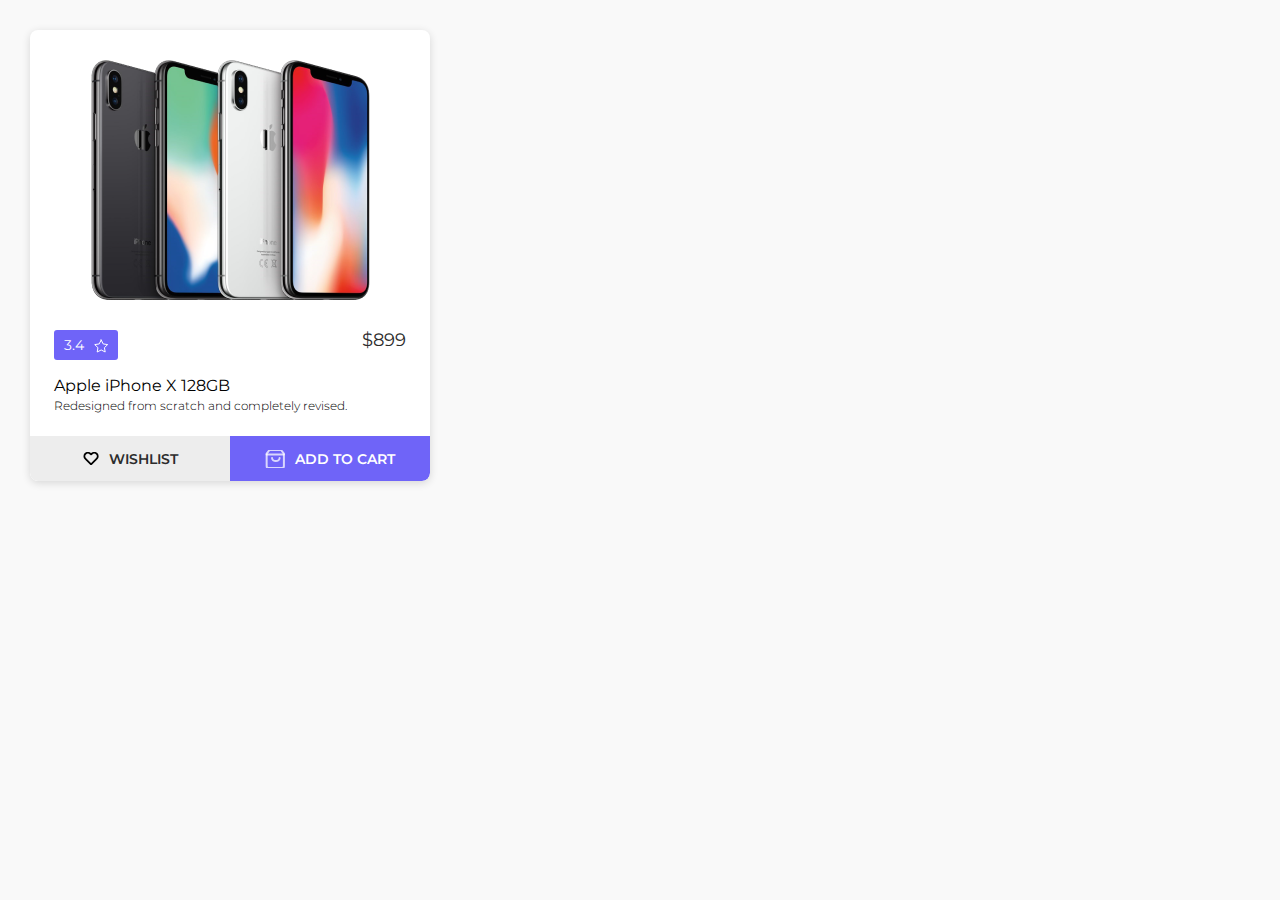
==== src/module-1/card/index.html @ 4c698f57 "Create Card Card-list components" ====
<!DOCTYPE html>
<html lang="en">
  <head>
    <meta charset="UTF-8" />
    <meta http-equiv="X-UA-Compatible" content="IE=edge" />
    <meta name="viewport" content="width=device-width, initial-scale=1.0" />
    <title>Product</title>
    <link rel="stylesheet" href="../styles/main.css" />
    <link rel="stylesheet" href="../styles/card.css" />
  </head>
  <body>
    <div class="product">
      <div class="product__wrapper">
        <div class="product__image">
          <img
            src="../images/products/iphone-x.png"
            alt="Apple iPhone X 128GB"
          />
        </div>
        <div class="product__rating-price">
          <div class="product__rating"><span>3.4</span></div>
          <span class="product__price">$899</span>
        </div>
        <div class="product__ifno">
          <h3 class="product__name">Apple iPhone X 128GB</h3>
          <span class="product__description">
            Redesigned from scratch and completely revised.
          </span>
        </div>
        <div class="product__buttons">
          <button class="product__addToWishlsit">
            <span class="wishlist">Wishlist</span>
          </button>
          <button class="product__addToCart">
            <span class="addToCart">Add to cart</span>
          </button>
        </div>
      </div>
    </div>
  </body>
</html>
---- src/module-1/styles/main.css ----
@import url(https://fonts.googleapis.com/css2?family=Montserrat:wght@300;400;600&display=swap);

* {
  box-sizing: border-box;
  margin: 0;
  padding: 0;
  font-family: Montserrat, Arial, Helvetica, sans-serif;
}

body {
  background-color: #f9f9f9;
  padding: 30px;
}
---- src/module-1/styles/card.css ----
.product__wrapper {
  width: 100%;
  max-width: 400px;
  height: 100%;
  background-color: #fff;
  box-shadow: 0 2px 8px rgba(0, 0, 0, 0.14);
  border-radius: 8px;
  overflow: hidden;
}

.product__image {
  display: flex;
  align-items: center;
  justify-content: center;
  height: 300px;
  padding: 10px;
}
.product__image img {
  display: block;
  max-width: 100%;
}

.product__rating-price {
  display: flex;
  justify-content: space-between;
  height: 30px;
  padding: 0 24px;
}

.product__rating {
  display: flex;
  align-items: flex-end;
  padding: 6px 10px;
  font-size: 14px;
  line-height: 17px;
  color: #fff;
  background: #6f64f8;
  border-radius: 3px;
}
.product__rating span {
  display: flex;
  align-items: center;
}

.product__rating span::after {
  content: "";
  margin-left: 10px;
  display: inline-block;
  height: 14px;
  width: 14px;
  background: url("../images/icons/star.svg") no-repeat 50% 50%;
  background-size: cover;
}

.product__price {
  flex-grow: 1;
  font-size: 18px;
  line-height: 21px;
  text-align: right;
  color: #2c2c2c;
}

.product__ifno {
  padding: 16px 24px 22px;
}

.product__name {
  font-weight: normal;
  font-size: 16px;
  line-height: 19px;
}

.product__description {
  font-weight: 300;
  font-size: 12px;
  line-height: 14px;
}

.product__buttons {
  display: flex;
}
.product__buttons button {
  flex: 0 0 50%;
  height: 45px;
  font-weight: 600;
  font-size: 14px;
  line-height: 18px;
  text-transform: uppercase;
  border: none;
  cursor: pointer;
}

.product__addToWishlsit {
  color: #2c2c2c;
  background: #ededed;
  border-radius: 0px 0px 0px 8px;
  transition: background 0.2s ease;
}
.product__addToWishlsit:hover {
  background: #dbdbdb;
}

.wishlist,
.addToCart {
  display: flex;
  align-items: center;
  justify-content: center;
}

.wishlist::before {
  content: "";
  margin-right: 10px;
  display: inline-block;
  width: 16px;
  height: 13px;
  background: url("../images/icons/heart.svg") no-repeat 50% 50%;
  background-size: cover;
}

.product__addToCart {
  color: #fff;
  background-color: #6f64f8;
  border-radius: 0px 0px 8px 0;
  transition: background 0.2s ease;
}

.product__addToCart:hover {
  background: #5144fb;
}

.addToCart::before {
  content: "";
  margin-right: 10px;
  display: inline-block;
  width: 20px;
  height: 18px;
  background: url("../images/icons/shopping-bag.svg") no-repeat 50% 50%;
  background-size: cover;
}
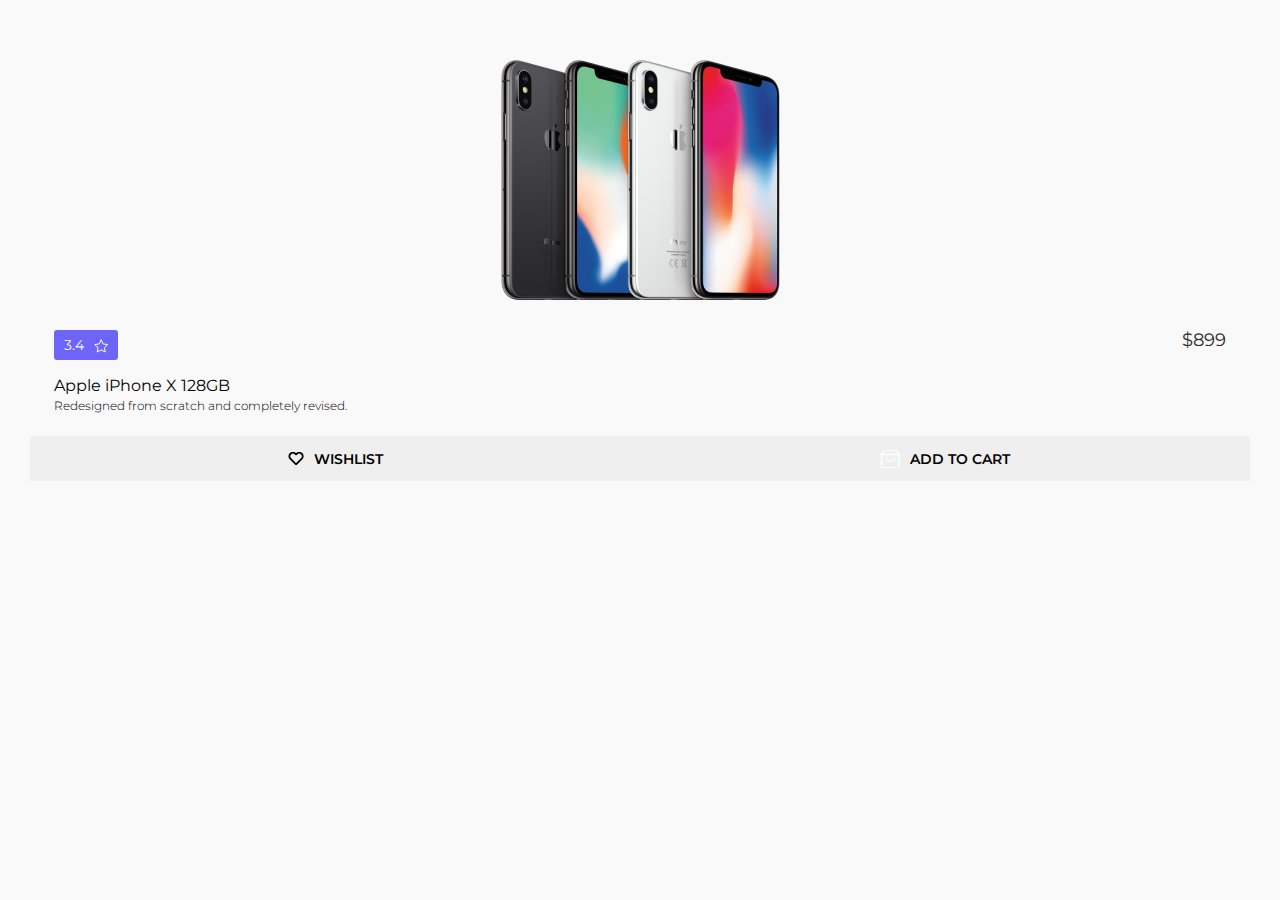
==== commit 4b671b9b: "Done module-2 tasks" ====
--- a/src/module-1/card/index.html
+++ b/src/module-1/card/index.html
@@ -9,8 +9,8 @@
     <link rel="stylesheet" href="../styles/card.css" />
   </head>
   <body>
-    <div class="product">
-      <div class="product__wrapper">
+    <div class="product-wrapper">
+      <div class="product">
         <div class="product__image">
           <img
             src="../images/products/iphone-x.png"
@@ -28,10 +28,10 @@
           </span>
         </div>
         <div class="product__buttons">
-          <button class="product__addToWishlsit">
+          <button class="button button__secondary">
             <span class="wishlist">Wishlist</span>
           </button>
-          <button class="product__addToCart">
+          <button class="button button__primary">
             <span class="addToCart">Add to cart</span>
           </button>
         </div>
